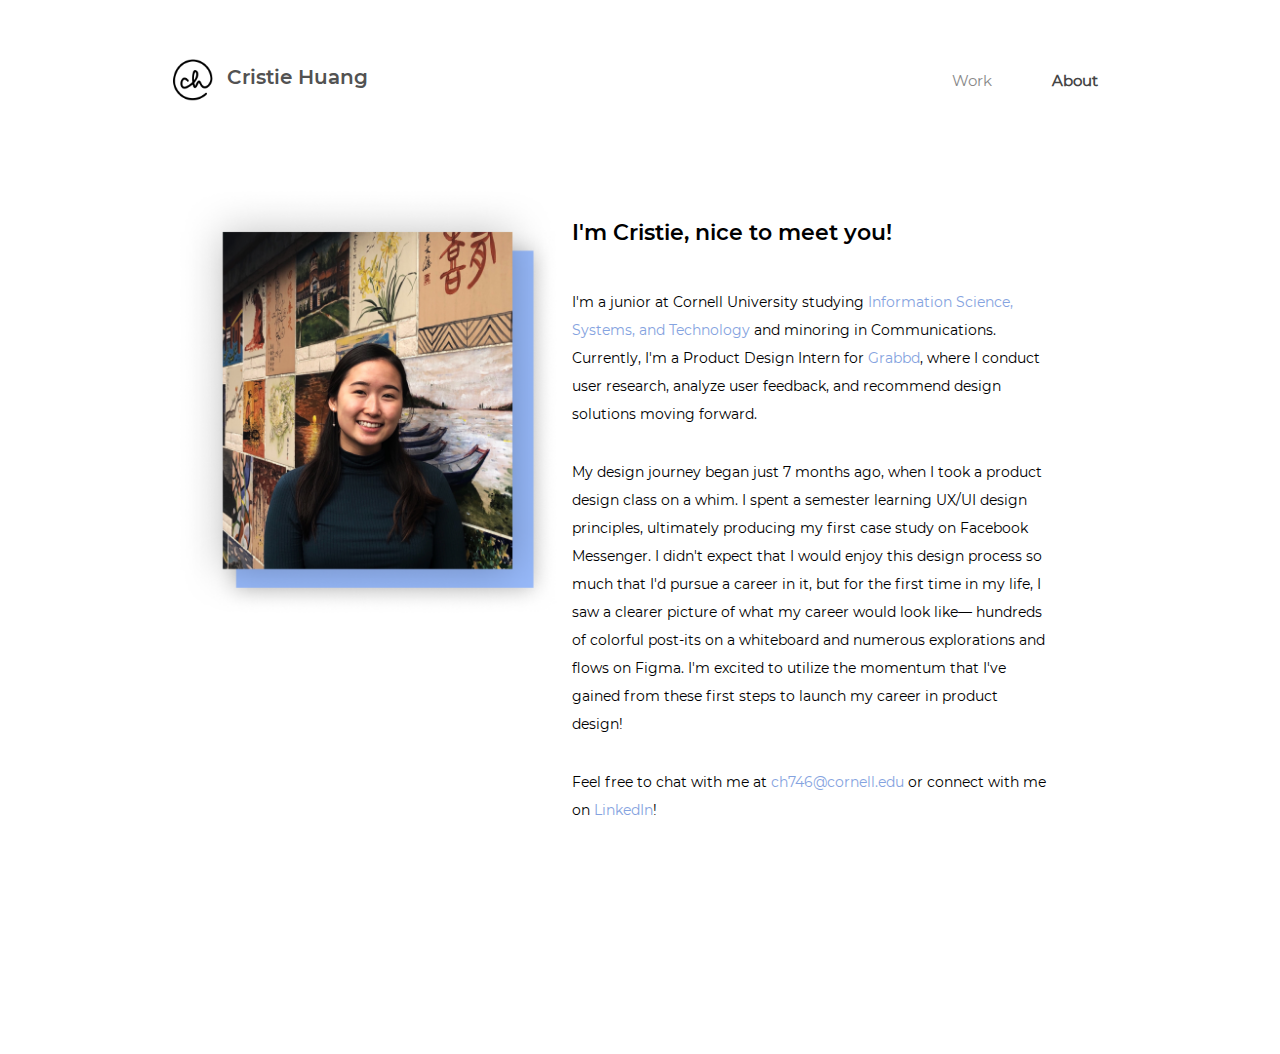
==== about.html @ ce29a980 "images" ====
<!DOCTYPE html>
<html>

<head>
    <title>Cristie Huang</title>
    <meta charset="UTF-8">
    <meta name="viewport" content="width=device-width, initial-scale=1">
    <link rel="stylesheet" type="text/css" href="styles/theme.css">

    <link rel="apple-touch-icon" sizes="180x180" href="favicon/apple-touch-icon.png">
    <link rel="icon" type="image/png" sizes="32x32" href="favicon/favicon-32x32.png">
    <link rel="icon" type="image/png" sizes="16x16" href="favicon/favicon-16x16.png">
    <link rel="manifest" href="favicon/site.webmanifest">
    <link rel="mask-icon" href="favicon/safari-pinned-tab.svg" color="#5bbad5">
    <meta name="msapplication-TileColor" content="#da532c">
    <meta name="theme-color" content="#ffffff">
</head>

<body>
    <div class="wrapper">
        <nav class="clearfix">
            <div class="name_header">
                <a href="index.html"><img class="logo" src="images/logo.png" alt="logo"></a>
                <a id="name" href="index.html">Cristie Huang</a>
            </div>
            <ul>
                <li><a href="index.html">Work</a></li>
                <li><a href="about.html" class="on-page">About</a></li>
            </ul>
        </nav>
        <div class="section">
            <a href="about.html"><img class="profile" src="images/website-pfp2.png" alt="profile"></a>
            <div class="bio">
                <header>
                    <h2>I'm Cristie, nice to meet you!</h2>
                </header>
                <div class="bio_section">
                    <p>I'm a junior at Cornell University studying <a href="https://infosci.cornell.edu/undergraduate/info-sci-majors/bs-information-science-systems-and-technology">Information Science, Systems, and Technology</a> and minoring in Communications.
                        Currently, I'm a Product Design Intern for <a href="http://grabbd.com/">Grabbd</a>, where I conduct user research, analyze user feedback, and recommend 
                        design solutions moving forward.
                    </p>
                    <p>My design journey began just 7 months ago, when I took a product design class on a whim. I spent a semester learning UX/UI design principles, ultimately producing my first case study on Facebook Messenger. I didn't expect that I would enjoy this 
                        design process so much that I'd pursue a career in it, but for the first time in my life, I saw a clearer picture of what my career would look like— hundreds of colorful post-its on a whiteboard and numerous 
                        explorations and flows on Figma. I'm excited to utilize the momentum that I've gained from these first steps to launch my career in product design!
                    </p>
                    <p id="connect">Feel free to chat with me at <a href = "mailto: ch746@cornell.edu">ch746@cornell.edu</a> or connect with me on <a href="https://www.linkedin.com/in/cristie-huang/">LinkedIn</a>! 
                    </p>
                </div>
            </div>
        </div>
    </div>

</body>

</html>
---- styles/theme.css ----
@charset "utf-8";

@font-face{
    font-family: montserrat-regular;
    src: url('/fonts/Montserrat-Regular.ttf');
}
@font-face{
    font-family: montserrat-semibold;
    src: url('/fonts/Montserrat-SemiBold.ttf');
}
@font-face{
    font-family: montserrat-bold;
    src: url('/fonts/Montserrat-Bold.ttf');
}
@font-face{
    font-family: montserrat-italic;
    src: url('/fonts/Montserrat-Italic.ttf');
}
@font-face{
    font-family: montserrat-medium;
    src: url('/fonts/Montserrat-Medium.ttf');
}
@font-face{
    font-family: montserrat-medium-italic;
    src: url('/fonts/Montserrat-MediumItalic.ttf');
}

@media only screen and (min-width: 500px) {
    .work {
        grid-template-columns: 1fr;
    }
}

@media only screen and (min-width: 850px) {
    .work {
        grid-template-columns: repeat(2,1fr);
    }
}
body{
    width: 100%;
    font-family: montserrat-regular;
    margin-bottom: 200px;
}
header{
    line-height: 50px;
    margin-bottom: 30px;
}
header p{
    line-height: 30px;
}
h1{
    font-family: montserrat-bold;
    letter-spacing: 1px;
    word-spacing: 2px;
}
h2{
    font-family: montserrat-semibold;
    font-size: 22px;
}
p{
    font-size: 16px;
}
ul{
    list-style: none;
}
a{
    text-decoration: none;
}
.wrapper{
    width: 75%;
    margin-top:50px;
    margin-left:auto;
    margin-right: auto;
}
.bio{
    display: inline-block;
    width: 50%;
    line-height: 28px;
}
#clearfix::after{
    content: "";
    clear: both;
    display: table;
}
nav{
    display: flex;
    justify-content: flex-end;
    align-items: center;
    height: 60px;
}
nav a img{
    vertical-align: middle;
}

nav ul{
    display: flex;
}
nav ul li a{
    margin: 30px;
    color: #888888;
    font-size: 15px;
}
nav ul li a:hover{
    color: #85a3e0;
}
nav ul li a.on-page
{
  color: #444444;
  font-weight: 600;
}
nav ul li a.on-page:hover{
  color: #85a3e0;
  font-weight: 600;
}
.bio_section a{
    color: #85a3e0;
}
.bio_section p{
    font-size: 14px;
    margin-bottom: 30px;
}
.paragraph a{
    color: #85a3e0;
    font-family: montserrat-medium;
    text-decoration: underline;
}
.details-content a{
    color: #85a3e0;
}
.work{
    margin: 0 auto;
    display: grid;
    grid-template-columns: repeat(2,1fr);
    grid-template-rows: auto;
    grid-gap: 20px;
}
.work p{
    font-size: 14px;
    margin-bottom: 30px;
}
.work #connect{
    font-family: montserrat-semibold;
}
.work a {
    color: #85a3e0;
}
.work a:hover {
    color: #85a3e0;
    font-weight: 600;
}
.logo{
    width: 50px;
    height: auto;
    margin-right: 5px;
}
.profile{
    width: 400px;
    height: auto;
    vertical-align: top;
}
.section{
    margin-top: 80px;
}
.name_header{
    margin-right:auto;
}
#emph-name{
    color: #7C9DE0;
}
#emph{
    color: #85a3e0;
}
#name{
    font-size: 20px;
    font-family: montserrat-semibold;
    color: #525252; 
}


/* case studies on work page */

.work_cont {
    position: relative;
    width: auto;
}
  
.work_pic {
    opacity: 1;
    display: block;
    width: 100%;
    height: auto;
    transition: .5s ease;
    backface-visibility: hidden;
    border-radius: 15px;
}

.work_title {
    transition: .5s ease;
    opacity: 0;
    position: absolute;
    top: 50%;
    left: 50%;
    transform: translate(-50%, -50%);
    -ms-transform: translate(-50%, -50%);
    text-align: center;
}

.work_cont:hover .work_pic {
    opacity: 0.3;
}

.work_cont:hover .work_title {
    opacity: 1;
}

.text {
    font-family: montserrat-semibold;
    color: black;
    font-size: 16px;
    padding: 16px 32px;
    line-height: 25px;
}

/* case study page */
#case-title{
    margin: 10px 0;
}
.sub-section{
    margin-top: 80px;
}
.group{
    margin: 10px 0;
    font-family: montserrat-regular;
    line-height: 25px;
    margin: 25px 0;
}
.subtitle{
    font-family: montserrat-regular;
    color: #808080;
    margin-top: 0px;
}
.pic-text{
    font-family: montserrat-regular;
    font-size: 12px;
    color: #808080;
    margin-top: 0px;
    text-align: center;
}
.sub-section .smaller-gif{
    width: 80%;
    display: block;
    height: auto;
    margin-left: auto;
    margin-right: auto;
}
.sub-section .pic-text{
    margin-top: 10px;
    margin-bottom: 50px;
}
.case_pic{
    object-fit: cover;
    width: 100%;
    height: 500px;
    padding-top: 20px;
    padding-bottom: 30px;
}
.type{
    color: red;
}
.input{
    color: black;
}
.side-section{
    width: 18%;
    padding: 0px 30px 0 0;
    float: left;
}
.main-section{
    width: 60%;
    padding: 0 20px 0 0;
    float: left;
    /* border-style: solid; */
}
.section-label{
    font-family: montserrat-semibold;
    font-size: 16px;
    letter-spacing: 4px;
    color: #BDBDBD;
}
.section-content{
    line-height: 25px;
    color: #2C2C2C;
}
.details-container{
    display: grid;
    grid-column-gap: 20px;
    grid-row-gap: 0px;
    grid-template-columns: 1fr 1fr;
}
.details-item{
    font-size: 16px;
    text-align: left;
}
.details-label{
    font-family: montserrat-semibold;
    font-size: 16px;
    letter-spacing: 4px;
    color: #BDBDBD;
    margin: 15px 0px 0px 0px;
}
.details-content{
    margin-top: 8px;
}
hr{
    border: 1px solid #DBDBDB;
    border-radius: 25px;
    margin-top: 50px;
    margin-bottom: 50px;
}
h3{
    font-family: montserrat-semibold;
    font-size: 24px;
    margin-top: 12px;
}
.paragraph{
    line-height: 25px;
    margin: 25px 0;
}
ol{
    line-height: 30px;
    display: block;
    margin: 25px 0;
}
li .img-left{
    width: 100%;
    margin-top: 20px;
}
li .img-right{
    float: right;
    width: 100%;
    margin-top: 20px;
}
.emphasis-text{
    font-family:montserrat-italic;
    font-size: 24px;
    line-height: 34px;
}
.main-section img{
    width: 100%;
}
.emph-word{
    font-family: montserrat-semibold;
    display: inline;
}
img.large-pic{
    width: 1000px;
    background-position: center;
    padding-top: 20px;
  
}
.prototype .gif{
    width: 32%;
    padding-right: 10px;
}
.prototype .gif:nth-child(2) {
    padding-right: 15px;
  }
.prototype{
    display:inline-flex;
}
.quote{
    font-family: montserrat-medium-italic;
    color: #8FACE2;
    font-size: 18px;
    padding: 8px 0px;
    text-align: left;
}
.quote-right{
    font-family: montserrat-medium-italic;
    color: #8FACE2;
    font-size: 18px;
    padding: 8px 0px;
    text-align: right;
}
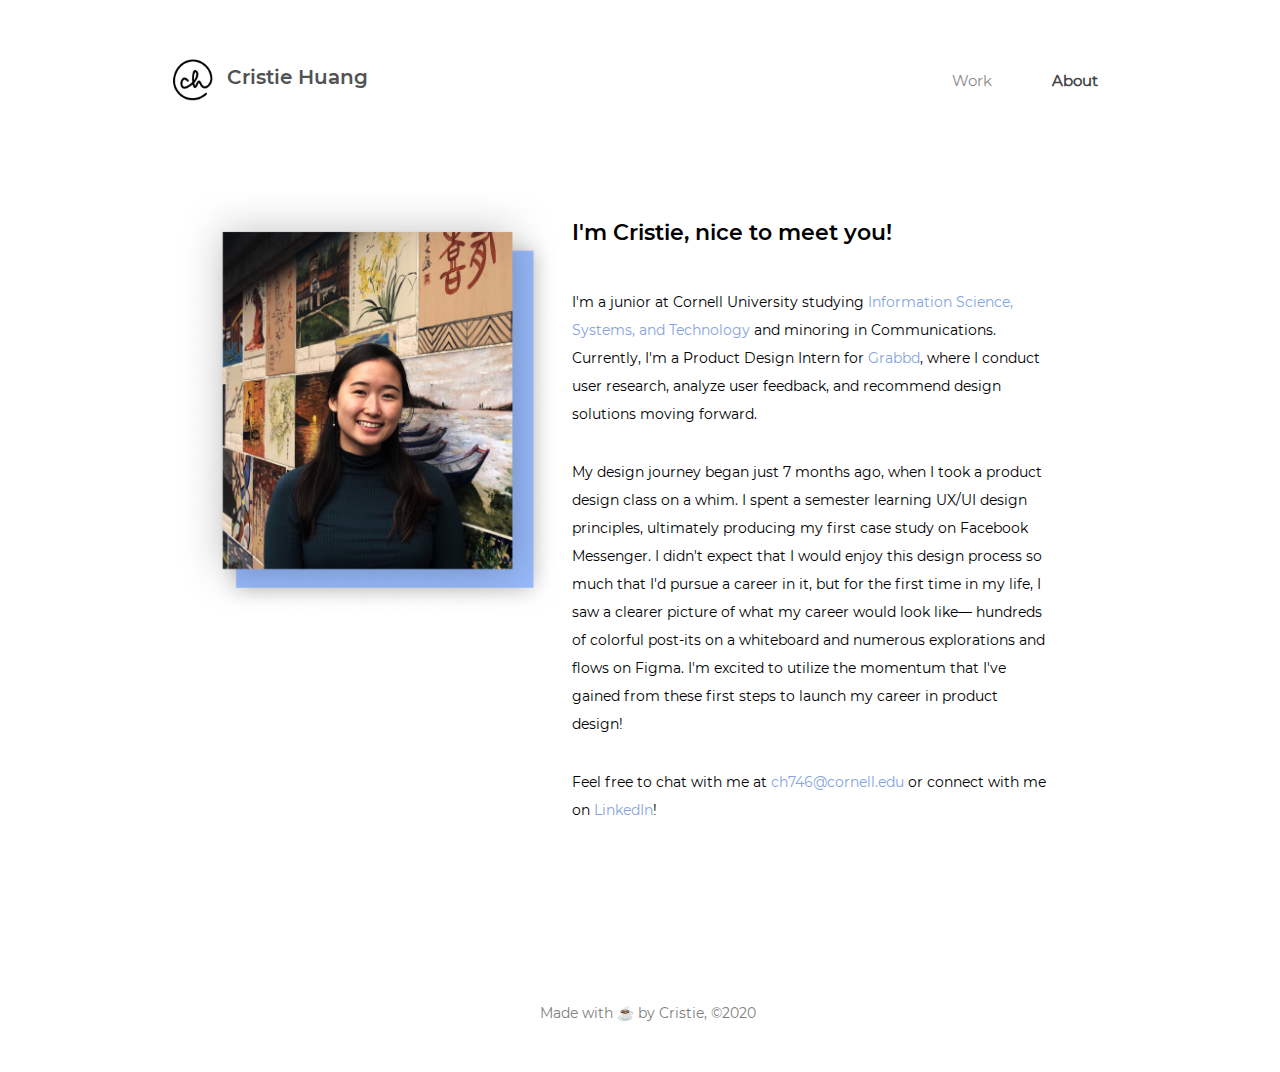
==== commit b2240f29: "bug fixes" ====
--- a/about.html
+++ b/about.html
@@ -1,5 +1,5 @@
 <!DOCTYPE html>
-<html>
+<html lang="en">
 
 <head>
     <title>Cristie Huang</title>
@@ -35,21 +35,33 @@
                     <h2>I'm Cristie, nice to meet you!</h2>
                 </header>
                 <div class="bio_section">
-                    <p>I'm a junior at Cornell University studying <a href="https://infosci.cornell.edu/undergraduate/info-sci-majors/bs-information-science-systems-and-technology">Information Science, Systems, and Technology</a> and minoring in Communications.
-                        Currently, I'm a Product Design Intern for <a href="http://grabbd.com/">Grabbd</a>, where I conduct user research, analyze user feedback, and recommend 
+                    <p>I'm a junior at Cornell University studying <a
+                            href="https://infosci.cornell.edu/undergraduate/info-sci-majors/bs-information-science-systems-and-technology">Information
+                            Science, Systems, and Technology</a> and minoring in Communications.
+                        Currently, I'm a Product Design Intern for <a href="http://grabbd.com/">Grabbd</a>, where I
+                        conduct user research, analyze user feedback, and recommend
                         design solutions moving forward.
                     </p>
-                    <p>My design journey began just 7 months ago, when I took a product design class on a whim. I spent a semester learning UX/UI design principles, ultimately producing my first case study on Facebook Messenger. I didn't expect that I would enjoy this 
-                        design process so much that I'd pursue a career in it, but for the first time in my life, I saw a clearer picture of what my career would look like— hundreds of colorful post-its on a whiteboard and numerous 
-                        explorations and flows on Figma. I'm excited to utilize the momentum that I've gained from these first steps to launch my career in product design!
+                    <p>My design journey began just 7 months ago, when I took a product design class on a whim. I spent
+                        a semester learning UX/UI design principles, ultimately producing my first case study on
+                        Facebook Messenger. I didn't expect that I would enjoy this
+                        design process so much that I'd pursue a career in it, but for the first time in my life, I saw
+                        a clearer picture of what my career would look like— hundreds of colorful post-its on a
+                        whiteboard and numerous
+                        explorations and flows on Figma. I'm excited to utilize the momentum that I've gained from these
+                        first steps to launch my career in product design!
                     </p>
-                    <p id="connect">Feel free to chat with me at <a href = "mailto: ch746@cornell.edu">ch746@cornell.edu</a> or connect with me on <a href="https://www.linkedin.com/in/cristie-huang/">LinkedIn</a>! 
+                    <p id="connect">Feel free to chat with me at <a
+                            href="mailto:ch746@cornell.edu">ch746@cornell.edu</a> or connect with me on <a
+                            href="https://www.linkedin.com/in/cristie-huang/">LinkedIn</a>!
                     </p>
                 </div>
             </div>
         </div>
     </div>
-
+    <footer>
+        Made with ☕ by Cristie, ©2020
+    </footer>
 </body>
 
 </html>--- a/styles/theme.css
+++ b/styles/theme.css
@@ -39,8 +39,17 @@
 body{
     width: 100%;
     font-family: montserrat-regular;
-    margin-bottom: 200px;
-}
+    margin-bottom: 50px;
+}
+footer {
+    text-align: center;
+    padding-top: 150px;
+    color: gray;
+    width: 75%;
+    margin-left:auto;
+    margin-right: auto;
+    font-size: 14px;
+  }
 header{
     line-height: 50px;
     margin-bottom: 30px;
@@ -91,7 +100,9 @@
 nav a img{
     vertical-align: middle;
 }
-
+.emph-phrase{
+    color: #7C9DE0;
+}
 nav ul{
     display: flex;
 }
@@ -353,10 +364,13 @@
     display: inline;
 }
 img.large-pic{
-    width: 1000px;
+    width: 100%;
+    height: auto;
     background-position: center;
     padding-top: 20px;
-  
+}
+.italic{
+    font-family: montserrat-italic;
 }
 .prototype .gif{
     width: 32%;
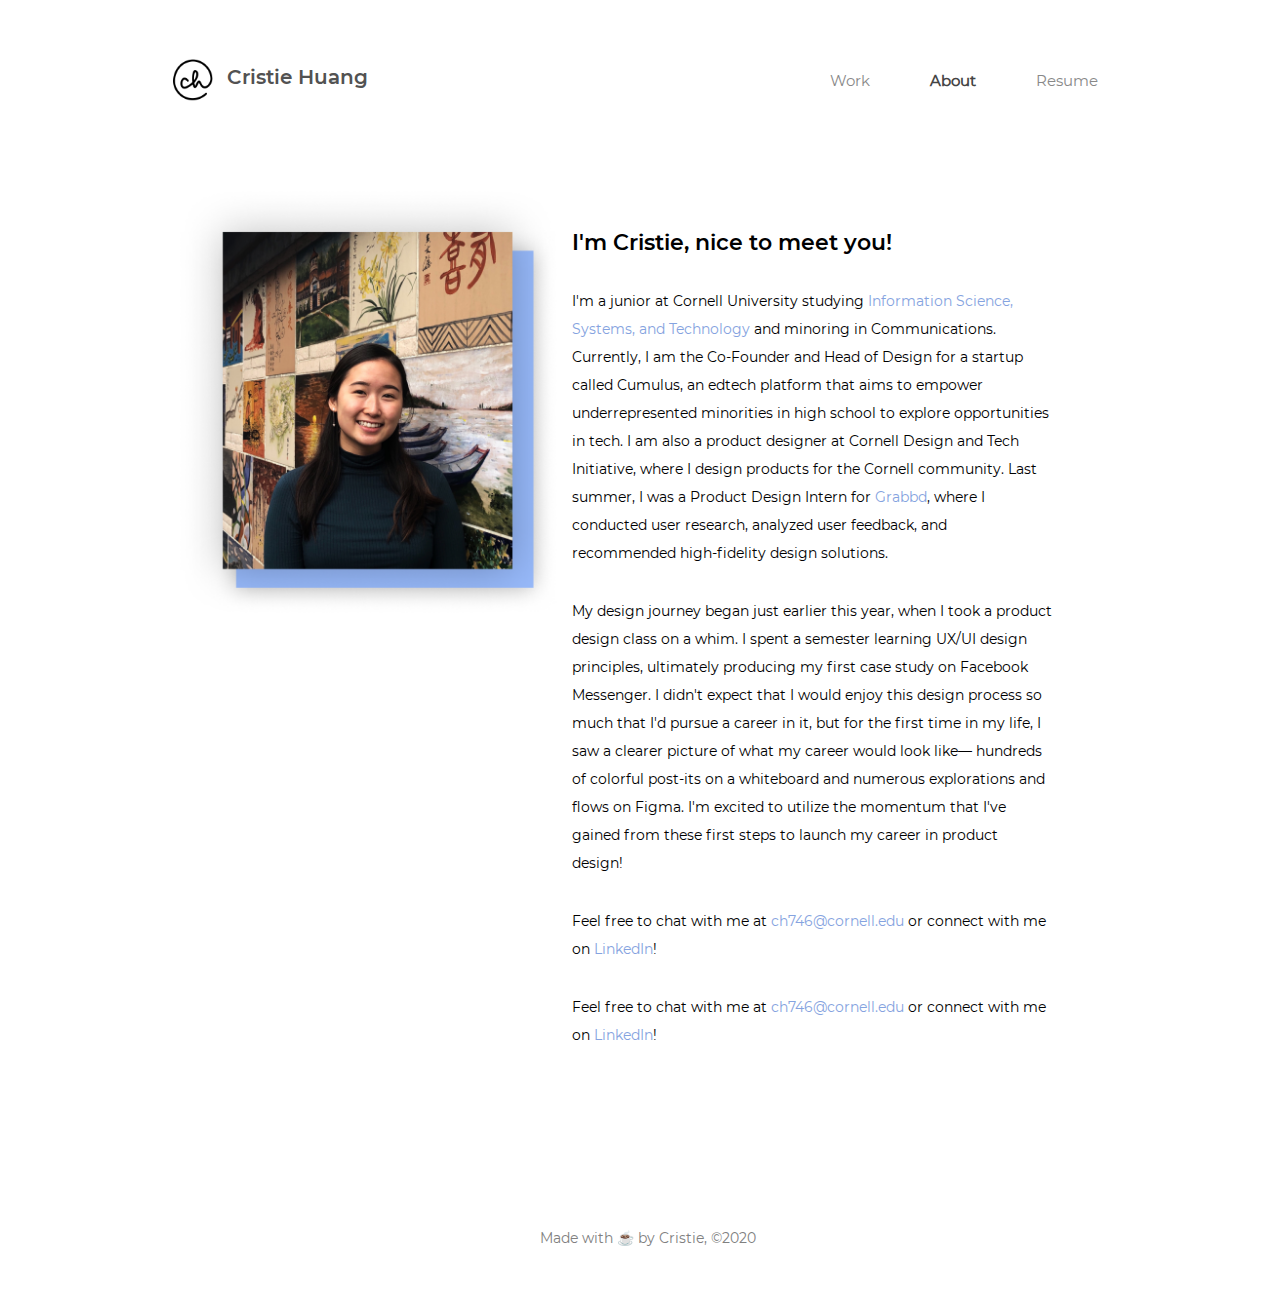
==== commit 64036cad: "added resume" ====
--- a/about.html
+++ b/about.html
@@ -26,23 +26,28 @@
             <ul>
                 <li><a href="index.html">Work</a></li>
                 <li><a href="about.html" class="on-page">About</a></li>
+                <li><a href="https://drive.google.com/file/d/1ijqiT5vfTKhldbUFWFBv9jOnUONhXlNE/view?usp=sharing" target="_blank" rel="noopener noreferrer">Resume</a></li>
             </ul>
         </nav>
         <div class="section">
             <a href="about.html"><img class="profile" src="images/website-pfp2.png" alt="profile"></a>
             <div class="bio">
                 <header>
-                    <h2>I'm Cristie, nice to meet you!</h2>
+                    <!-- <h2>I'm Cristie, nice to meet you!</h2> -->
                 </header>
                 <div class="bio_section">
+                    <h2>I'm Cristie, nice to meet you!</h2>
                     <p>I'm a junior at Cornell University studying <a
                             href="https://infosci.cornell.edu/undergraduate/info-sci-majors/bs-information-science-systems-and-technology">Information
                             Science, Systems, and Technology</a> and minoring in Communications.
-                        Currently, I'm a Product Design Intern for <a href="http://grabbd.com/">Grabbd</a>, where I
-                        conduct user research, analyze user feedback, and recommend
-                        design solutions moving forward.
+                        Currently, I am the Co-Founder and Head of Design for a startup called Cumulus, an edtech platform that aims to 
+                        empower underrepresented minorities in high school to explore opportunities in tech. I am also a product designer at Cornell 
+                        Design and Tech Initiative, where I design products for the Cornell community. 
+                        Last summer, I was a Product Design Intern for <a href="http://grabbd.com/">Grabbd</a>, where I
+                        conducted user research, analyzed user feedback, and recommended
+                        high-fidelity design solutions. 
                     </p>
-                    <p>My design journey began just 7 months ago, when I took a product design class on a whim. I spent
+                    <p>My design journey began just earlier this year, when I took a product design class on a whim. I spent
                         a semester learning UX/UI design principles, ultimately producing my first case study on
                         Facebook Messenger. I didn't expect that I would enjoy this
                         design process so much that I'd pursue a career in it, but for the first time in my life, I saw
@@ -52,6 +57,10 @@
                         first steps to launch my career in product design!
                     </p>
                     <p id="connect">Feel free to chat with me at <a
+                            href="mailto:ch746@cornell.edu">ch746@cornell.edu</a> or connect with me on <a
+                            href="https://www.linkedin.com/in/cristie-huang/">LinkedIn</a>!
+                    </p>
+                    <p>Feel free to chat with me at <a
                             href="mailto:ch746@cornell.edu">ch746@cornell.edu</a> or connect with me on <a
                             href="https://www.linkedin.com/in/cristie-huang/">LinkedIn</a>!
                     </p>
--- a/styles/theme.css
+++ b/styles/theme.css
@@ -23,6 +23,10 @@
 @font-face{
     font-family: montserrat-medium-italic;
     src: url('/fonts/Montserrat-MediumItalic.ttf');
+}
+@font-face{
+    font-family: montserrat-light;
+    src: url('/fonts/Montserrat-Light.ttf');
 }
 
 @media only screen and (min-width: 500px) {
@@ -53,9 +57,17 @@
 header{
     line-height: 50px;
     margin-bottom: 30px;
+    display: inline-flex;
 }
 header p{
     line-height: 30px;
+}
+.portrait{
+    height: 340px;
+    display: inline-flex;
+}
+.header-text{
+    padding-left: 40px;
 }
 h1{
     font-family: montserrat-bold;
@@ -65,6 +77,8 @@
 h2{
     font-family: montserrat-semibold;
     font-size: 22px;
+    margin-top: 0px;
+    margin-bottom: 30px;
 }
 p{
     font-size: 16px;
@@ -141,7 +155,7 @@
 .work{
     margin: 0 auto;
     display: grid;
-    grid-template-columns: repeat(2,1fr);
+    grid-template-columns: repeat(3,1fr);
     grid-template-rows: auto;
     grid-gap: 20px;
 }
@@ -217,7 +231,7 @@
 }
 
 .work_cont:hover .work_pic {
-    opacity: 0.3;
+    opacity: 0.2;
 }
 
 .work_cont:hover .work_title {
@@ -231,6 +245,12 @@
     padding: 16px 32px;
     line-height: 25px;
 }
+.work-desc{
+    font-family: montserrat-light;
+    line-height: 25px;
+    color: black;
+}
+
 
 /* case study page */
 #case-title{
@@ -362,6 +382,16 @@
 .emph-word{
     font-family: montserrat-semibold;
     display: inline;
+}
+.grabbd-emph-word{
+    font-family: montserrat-semibold;
+    display: inline;
+    color: #ea9999;
+}
+.grabbd-emph-text{
+    font-family: montserrat-semibold;
+    display: inline;
+    color: #61D0C1;
 }
 img.large-pic{
     width: 100%;
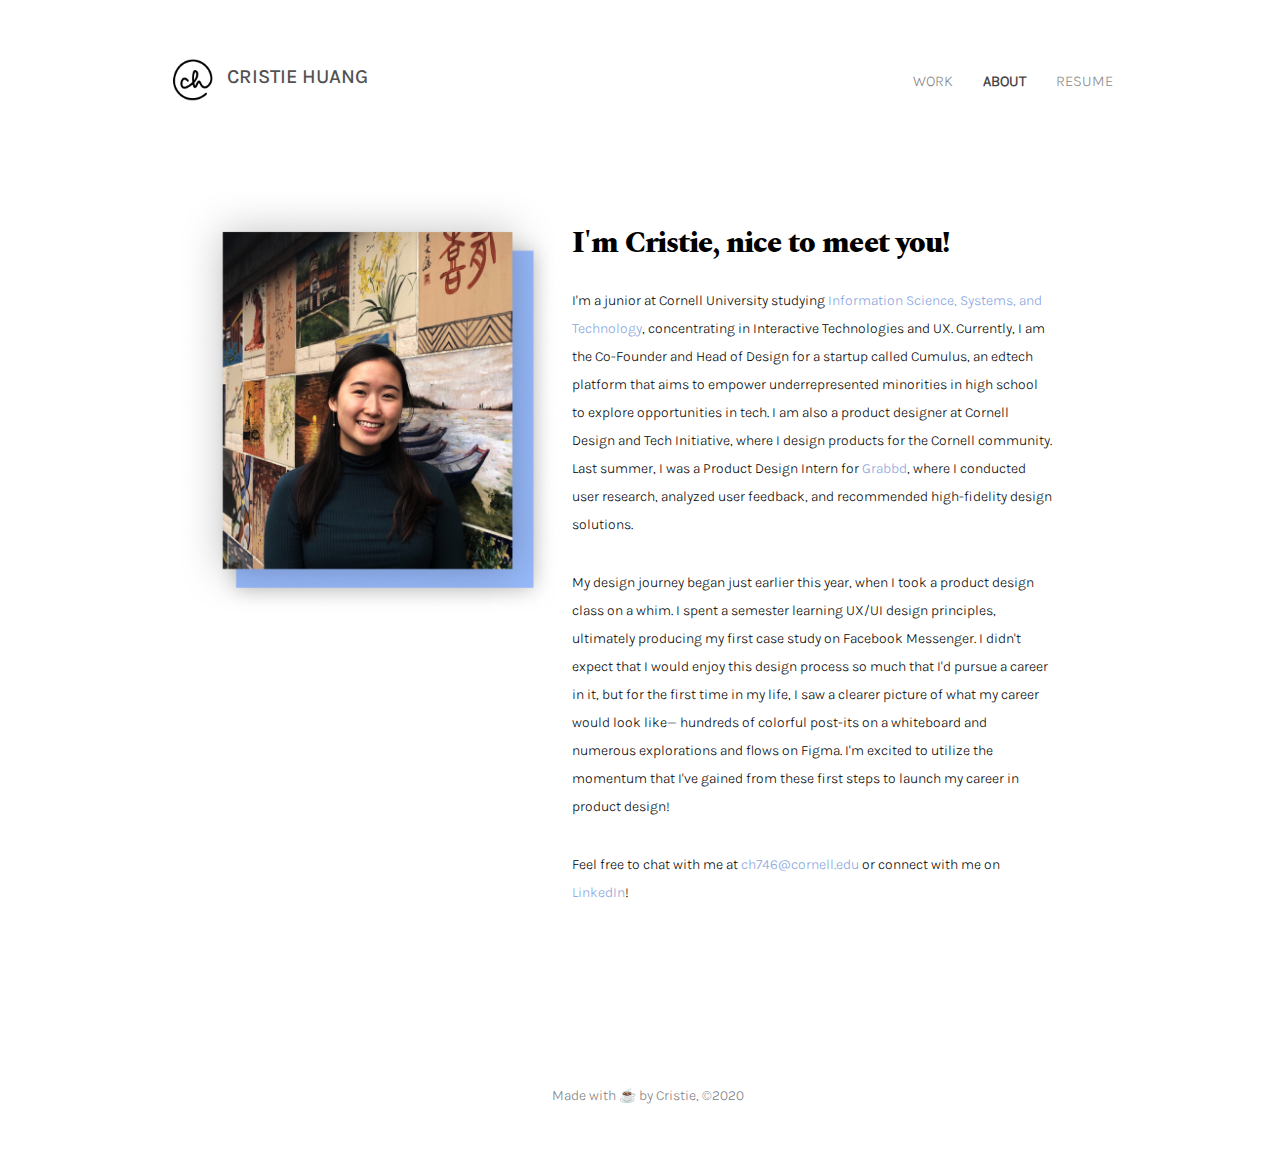
==== commit 961c450a: "redesign" ====
--- a/about.html
+++ b/about.html
@@ -39,7 +39,7 @@
                     <h2>I'm Cristie, nice to meet you!</h2>
                     <p>I'm a junior at Cornell University studying <a
                             href="https://infosci.cornell.edu/undergraduate/info-sci-majors/bs-information-science-systems-and-technology">Information
-                            Science, Systems, and Technology</a> and minoring in Communications.
+                            Science, Systems, and Technology</a>, concentrating in Interactive Technologies and UX.
                         Currently, I am the Co-Founder and Head of Design for a startup called Cumulus, an edtech platform that aims to 
                         empower underrepresented minorities in high school to explore opportunities in tech. I am also a product designer at Cornell 
                         Design and Tech Initiative, where I design products for the Cornell community. 
@@ -60,10 +60,6 @@
                             href="mailto:ch746@cornell.edu">ch746@cornell.edu</a> or connect with me on <a
                             href="https://www.linkedin.com/in/cristie-huang/">LinkedIn</a>!
                     </p>
-                    <p>Feel free to chat with me at <a
-                            href="mailto:ch746@cornell.edu">ch746@cornell.edu</a> or connect with me on <a
-                            href="https://www.linkedin.com/in/cristie-huang/">LinkedIn</a>!
-                    </p>
                 </div>
             </div>
         </div>
--- a/styles/theme.css
+++ b/styles/theme.css
@@ -1,5 +1,33 @@
 @charset "utf-8";
 
+@font-face{
+    font-family: karla-regular;
+    src: url('/fonts/Karla-Regular.ttf');
+}
+@font-face{
+    font-family: karla-light;
+    src: url('/fonts/Karla-Light.ttf');
+}
+@font-face{
+    font-family: karla-semibold;
+    src: url('/fonts/Karla-SemiBold.ttf');
+}
+@font-face{
+    font-family: karla-bold;
+    src: url('/fonts/Karla-Bold.ttf');
+}
+@font-face{
+    font-family: karla-medium;
+    src: url('/fonts/Karla-Medium.ttf');
+}
+@font-face{
+    font-family: karla-italic;
+    src: url('/fonts/Karla-Italic.ttf');
+}
+@font-face{
+    font-family: karla-medium-italic;
+    src: url('/fonts/Karla-MediumItalic.ttf');
+}
 @font-face{
     font-family: montserrat-regular;
     src: url('/fonts/Montserrat-Regular.ttf');
@@ -27,6 +55,14 @@
 @font-face{
     font-family: montserrat-light;
     src: url('/fonts/Montserrat-Light.ttf');
+}
+@font-face{
+    font-family: spectral-extrabold;
+    src: url('/fonts/Spectral-ExtraBold.ttf');
+}
+@font-face{
+    font-family: merriweather-black;
+    src: url('/fonts/Merriweather-Black.ttf');
 }
 
 @media only screen and (min-width: 500px) {
@@ -42,7 +78,7 @@
 }
 body{
     width: 100%;
-    font-family: montserrat-regular;
+    font-family: karla-light;
     margin-bottom: 50px;
 }
 footer {
@@ -63,25 +99,34 @@
     line-height: 30px;
 }
 .portrait{
-    height: 340px;
+    height: 440px;
     display: inline-flex;
 }
 .header-text{
     padding-left: 40px;
 }
 h1{
-    font-family: montserrat-bold;
-    letter-spacing: 1px;
-    word-spacing: 2px;
+    font-family: spectral-extrabold;
+    font-size: 55px;
+    letter-spacing: -1px;
+    margin-top: 20px;
+    color: #232323;
 }
 h2{
-    font-family: montserrat-semibold;
-    font-size: 22px;
+    font-family: spectral-extrabold;
+    letter-spacing:-1px;
+    font-size: 30px;
     margin-top: 0px;
     margin-bottom: 30px;
 }
+p#pre-h1{
+    margin-bottom: 0px;
+    font-size: 20px;
+    font-family: karla-semibold;
+    color: #B7B7B7;
+}
 p{
-    font-size: 16px;
+    font-size: 18px;
 }
 ul{
     list-style: none;
@@ -121,9 +166,10 @@
     display: flex;
 }
 nav ul li a{
-    margin: 30px;
+    margin: 15px;
     color: #888888;
     font-size: 15px;
+    text-transform: uppercase;
 }
 nav ul li a:hover{
     color: #85a3e0;
@@ -146,7 +192,7 @@
 }
 .paragraph a{
     color: #85a3e0;
-    font-family: montserrat-medium;
+    font-family: karla-medium;
     text-decoration: underline;
 }
 .details-content a{
@@ -197,8 +243,9 @@
 }
 #name{
     font-size: 20px;
-    font-family: montserrat-semibold;
+    font-family: karla-medium;
     color: #525252; 
+    text-transform: uppercase;
 }
 
 
@@ -239,14 +286,15 @@
 }
 
 .text {
-    font-family: montserrat-semibold;
+    font-family: karla-semibold;
     color: black;
-    font-size: 16px;
+    font-size: 18px;
     padding: 16px 32px;
     line-height: 25px;
 }
 .work-desc{
-    font-family: montserrat-light;
+    font-family: karla-light;
+    font-size: 18px;
     line-height: 25px;
     color: black;
 }
@@ -254,27 +302,36 @@
 
 /* case study page */
 #case-title{
-    margin: 10px 0;
+    font-size: 40px;
+    margin: 20px 0;
 }
 .sub-section{
     margin-top: 80px;
 }
 .group{
     margin: 10px 0;
-    font-family: montserrat-regular;
+    font-family: karla-regular;
     line-height: 25px;
     margin: 25px 0;
 }
 .subtitle{
-    font-family: montserrat-regular;
+    font-family: karla-regular;
     color: #808080;
     margin-top: 0px;
 }
 .pic-text{
-    font-family: montserrat-regular;
-    font-size: 12px;
+    font-family: karla-regular;
+    font-size: 14px;
     color: #808080;
     margin-top: 0px;
+    text-align: center;
+}
+.pic-text-cumulus{
+    font-family: karla-regular;
+    font-size: 14px;
+    color: #808080;
+    margin-top: 10px;
+    margin-bottom: 100px;
     text-align: center;
 }
 .sub-section .smaller-gif{
@@ -313,14 +370,16 @@
     /* border-style: solid; */
 }
 .section-label{
-    font-family: montserrat-semibold;
-    font-size: 16px;
+    font-family: karla-bold;
+    font-size: 18px;
     letter-spacing: 4px;
-    color: #BDBDBD;
+    color: #85a3e0;
 }
 .section-content{
     line-height: 25px;
     color: #2C2C2C;
+    font-size: 18px;
+    font-family: karla-light;
 }
 .details-container{
     display: grid;
@@ -329,11 +388,11 @@
     grid-template-columns: 1fr 1fr;
 }
 .details-item{
-    font-size: 16px;
+    font-size: 18px;
     text-align: left;
 }
 .details-label{
-    font-family: montserrat-semibold;
+    font-family: karla-semibold;
     font-size: 16px;
     letter-spacing: 4px;
     color: #BDBDBD;
@@ -341,6 +400,8 @@
 }
 .details-content{
     margin-top: 8px;
+    font-size: 18px;
+    font-family: karla-light;
 }
 hr{
     border: 1px solid #DBDBDB;
@@ -349,18 +410,29 @@
     margin-bottom: 50px;
 }
 h3{
-    font-family: montserrat-semibold;
-    font-size: 24px;
-    margin-top: 12px;
+    font-family: karla-semibold;
+    font-size: 30px;
+    margin-top: 16px;
 }
 .paragraph{
     line-height: 25px;
-    margin: 25px 0;
+    margin-top: 40px;
+    font-size: 18px;
+    font-family: karla-light;
+}
+.paragraph img{
+    margin-bottom: 20px;
+    margin-top: 30px;
 }
 ol{
     line-height: 30px;
+    font-family: karla-light;
+    font-size: 18px;
     display: block;
-    margin: 25px 0;
+    margin-bottom: 25px;
+}
+.grabbd{
+    margin-bottom: 25px;
 }
 li .img-left{
     width: 100%;
@@ -372,26 +444,30 @@
     margin-top: 20px;
 }
 .emphasis-text{
-    font-family:montserrat-italic;
-    font-size: 24px;
-    line-height: 34px;
+    font-family:karla-italic;
+    font-size: 28px;
+    margin: 40px 0px;
+    line-height: 38px;
 }
 .main-section img{
     width: 100%;
 }
 .emph-word{
-    font-family: montserrat-semibold;
+    font-family: karla-semibold;
     display: inline;
 }
 .grabbd-emph-word{
-    font-family: montserrat-semibold;
+    font-family: karla-semibold;
     display: inline;
     color: #ea9999;
 }
 .grabbd-emph-text{
-    font-family: montserrat-semibold;
+    font-family: karla-semibold;
     display: inline;
     color: #61D0C1;
+}
+.chat{
+    line-height: 25px;
 }
 img.large-pic{
     width: 100%;
@@ -400,29 +476,30 @@
     padding-top: 20px;
 }
 .italic{
-    font-family: montserrat-italic;
+    font-family: karla-italic;
 }
 .prototype .gif{
-    width: 32%;
-    padding-right: 10px;
-}
-.prototype .gif:nth-child(2) {
-    padding-right: 15px;
-  }
+    width: 50%;
+    float: center;
+}
 .prototype{
-    display:inline-flex;
+    display: flex;
+    align-items: center;
+    flex-direction: column;
+    justify-content: center;
+    background-position: center;
 }
 .quote{
-    font-family: montserrat-medium-italic;
+    font-family: karla-medium-italic;
     color: #8FACE2;
-    font-size: 18px;
+    font-size: 20px;
     padding: 8px 0px;
     text-align: left;
 }
 .quote-right{
-    font-family: montserrat-medium-italic;
+    font-family: karla-medium-italic;
     color: #8FACE2;
-    font-size: 18px;
+    font-size: 20px;
     padding: 8px 0px;
     text-align: right;
 }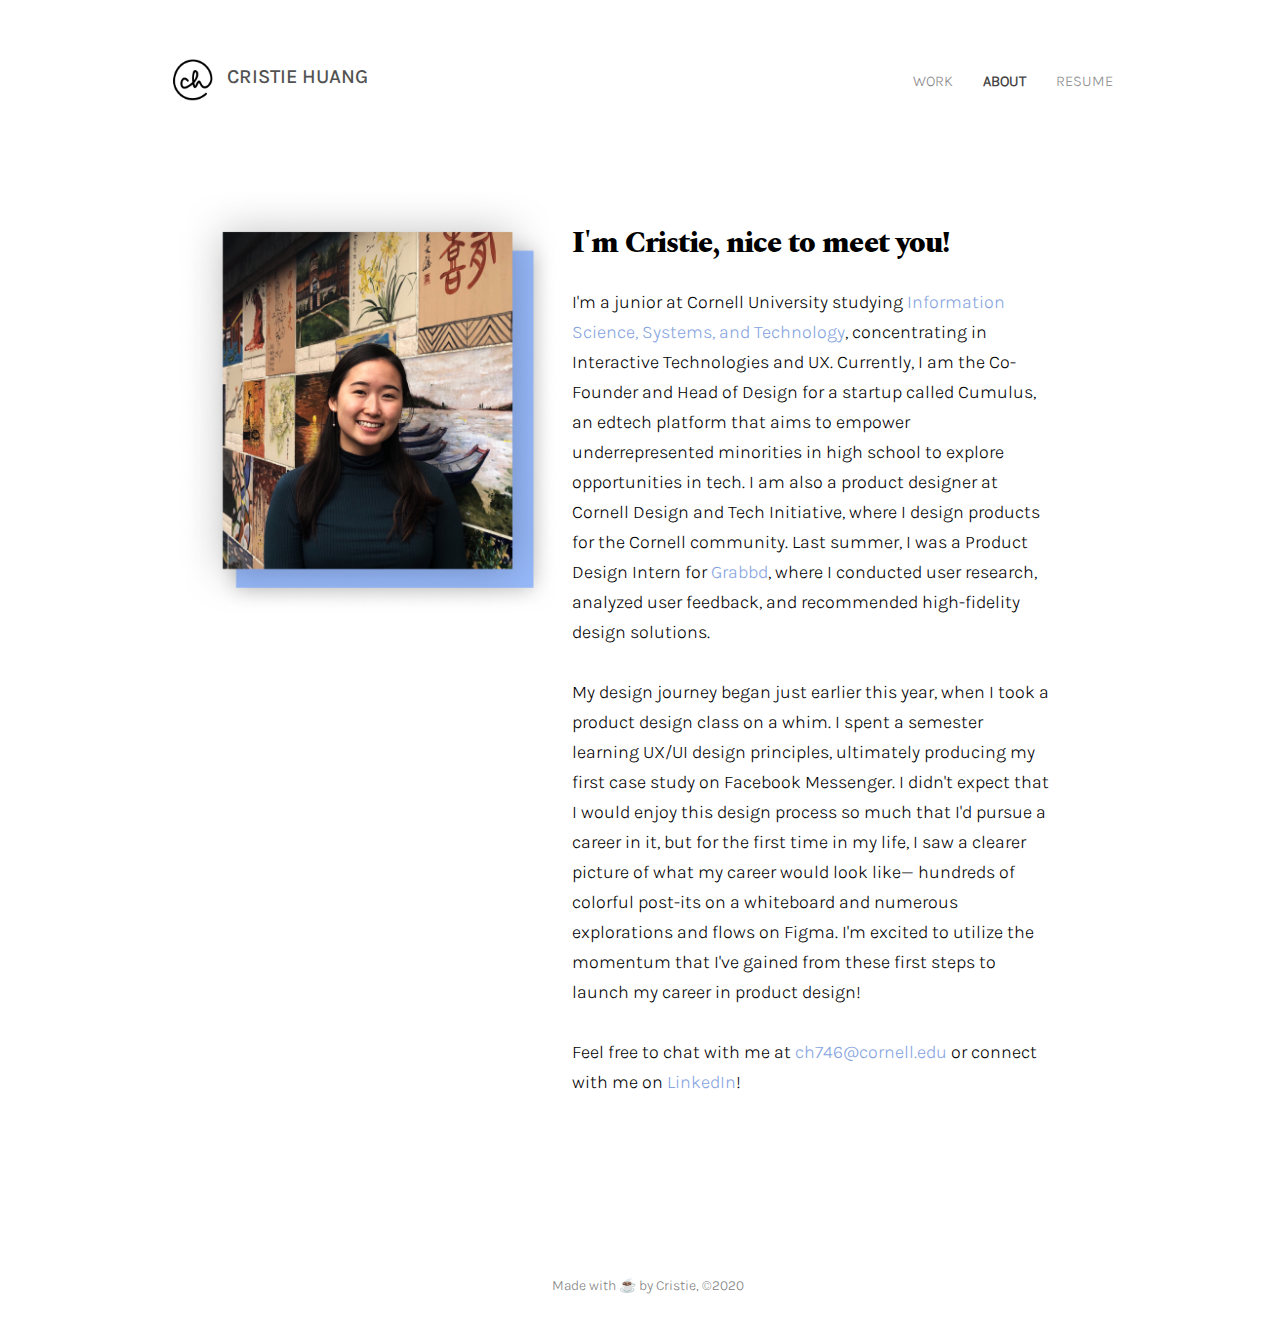
==== commit 26331cf0: "edited spacing and transition" ====
--- a/about.html
+++ b/about.html
@@ -26,40 +26,49 @@
             <ul>
                 <li><a href="index.html">Work</a></li>
                 <li><a href="about.html" class="on-page">About</a></li>
-                <li><a href="https://drive.google.com/file/d/1ijqiT5vfTKhldbUFWFBv9jOnUONhXlNE/view?usp=sharing" target="_blank" rel="noopener noreferrer">Resume</a></li>
+                <li><a href="https://drive.google.com/file/d/1ijqiT5vfTKhldbUFWFBv9jOnUONhXlNE/view?usp=sharing"
+                        target="_blank" rel="noopener noreferrer">Resume</a></li>
             </ul>
         </nav>
-        <div class="section">
-            <a href="about.html"><img class="profile" src="images/website-pfp2.png" alt="profile"></a>
-            <div class="bio">
-                <header>
-                    <!-- <h2>I'm Cristie, nice to meet you!</h2> -->
-                </header>
-                <div class="bio_section">
-                    <h2>I'm Cristie, nice to meet you!</h2>
-                    <p>I'm a junior at Cornell University studying <a
-                            href="https://infosci.cornell.edu/undergraduate/info-sci-majors/bs-information-science-systems-and-technology">Information
-                            Science, Systems, and Technology</a>, concentrating in Interactive Technologies and UX.
-                        Currently, I am the Co-Founder and Head of Design for a startup called Cumulus, an edtech platform that aims to 
-                        empower underrepresented minorities in high school to explore opportunities in tech. I am also a product designer at Cornell 
-                        Design and Tech Initiative, where I design products for the Cornell community. 
-                        Last summer, I was a Product Design Intern for <a href="http://grabbd.com/">Grabbd</a>, where I
-                        conducted user research, analyzed user feedback, and recommended
-                        high-fidelity design solutions. 
-                    </p>
-                    <p>My design journey began just earlier this year, when I took a product design class on a whim. I spent
-                        a semester learning UX/UI design principles, ultimately producing my first case study on
-                        Facebook Messenger. I didn't expect that I would enjoy this
-                        design process so much that I'd pursue a career in it, but for the first time in my life, I saw
-                        a clearer picture of what my career would look like— hundreds of colorful post-its on a
-                        whiteboard and numerous
-                        explorations and flows on Figma. I'm excited to utilize the momentum that I've gained from these
-                        first steps to launch my career in product design!
-                    </p>
-                    <p id="connect">Feel free to chat with me at <a
-                            href="mailto:ch746@cornell.edu">ch746@cornell.edu</a> or connect with me on <a
-                            href="https://www.linkedin.com/in/cristie-huang/">LinkedIn</a>!
-                    </p>
+        <div class="container">
+            <div class="section">
+                <a href="about.html"><img class="profile" src="images/website-pfp2.png" alt="profile"></a>
+                <div class="bio">
+                    <header>
+                        <!-- <h2>I'm Cristie, nice to meet you!</h2> -->
+                    </header>
+                    <div class="bio_section">
+                        <h2>I'm Cristie, nice to meet you!</h2>
+                        <p>I'm a junior at Cornell University studying <a
+                                href="https://infosci.cornell.edu/undergraduate/info-sci-majors/bs-information-science-systems-and-technology">Information
+                                Science, Systems, and Technology</a>, concentrating in Interactive Technologies and UX.
+                            Currently, I am the Co-Founder and Head of Design for a startup called Cumulus, an edtech
+                            platform that aims to
+                            empower underrepresented minorities in high school to explore opportunities in tech. I am
+                            also a product designer at Cornell
+                            Design and Tech Initiative, where I design products for the Cornell community.
+                            Last summer, I was a Product Design Intern for <a href="http://grabbd.com/">Grabbd</a>,
+                            where I
+                            conducted user research, analyzed user feedback, and recommended
+                            high-fidelity design solutions.
+                        </p>
+                        <p>My design journey began just earlier this year, when I took a product design class on a whim.
+                            I spent
+                            a semester learning UX/UI design principles, ultimately producing my first case study on
+                            Facebook Messenger. I didn't expect that I would enjoy this
+                            design process so much that I'd pursue a career in it, but for the first time in my life, I
+                            saw
+                            a clearer picture of what my career would look like— hundreds of colorful post-its on a
+                            whiteboard and numerous
+                            explorations and flows on Figma. I'm excited to utilize the momentum that I've gained from
+                            these
+                            first steps to launch my career in product design!
+                        </p>
+                        <p id="connect">Feel free to chat with me at <a
+                                href="mailto:ch746@cornell.edu">ch746@cornell.edu</a> or connect with me on <a
+                                href="https://www.linkedin.com/in/cristie-huang/">LinkedIn</a>!
+                        </p>
+                    </div>
                 </div>
             </div>
         </div>
--- a/styles/theme.css
+++ b/styles/theme.css
@@ -27,34 +27,6 @@
 @font-face{
     font-family: karla-medium-italic;
     src: url('/fonts/Karla-MediumItalic.ttf');
-}
-@font-face{
-    font-family: montserrat-regular;
-    src: url('/fonts/Montserrat-Regular.ttf');
-}
-@font-face{
-    font-family: montserrat-semibold;
-    src: url('/fonts/Montserrat-SemiBold.ttf');
-}
-@font-face{
-    font-family: montserrat-bold;
-    src: url('/fonts/Montserrat-Bold.ttf');
-}
-@font-face{
-    font-family: montserrat-italic;
-    src: url('/fonts/Montserrat-Italic.ttf');
-}
-@font-face{
-    font-family: montserrat-medium;
-    src: url('/fonts/Montserrat-Medium.ttf');
-}
-@font-face{
-    font-family: montserrat-medium-italic;
-    src: url('/fonts/Montserrat-MediumItalic.ttf');
-}
-@font-face{
-    font-family: montserrat-light;
-    src: url('/fonts/Montserrat-Light.ttf');
 }
 @font-face{
     font-family: spectral-extrabold;
@@ -104,6 +76,26 @@
 }
 .header-text{
     padding-left: 40px;
+    top: 50%;
+    font-size: 20px;
+}
+.header-text p{
+    font-size: 20px;
+}
+.container{
+    animation: transitionIn 2s;
+}
+
+@keyframes transitionIn{
+    from {
+        opacity: 0;
+        transform: translateY(10px);
+    }
+
+    to {
+        opacity: 1;
+        transform: translateY(0);
+    }
 }
 h1{
     font-family: spectral-extrabold;
@@ -187,8 +179,9 @@
     color: #85a3e0;
 }
 .bio_section p{
-    font-size: 14px;
+    font-size: 18px;
     margin-bottom: 30px;
+    line-height: 30px;
 }
 .paragraph a{
     color: #85a3e0;
@@ -210,7 +203,7 @@
     margin-bottom: 30px;
 }
 .work #connect{
-    font-family: montserrat-semibold;
+    font-family: karla-semibold;
 }
 .work a {
     color: #85a3e0;
@@ -415,7 +408,7 @@
     margin-top: 16px;
 }
 .paragraph{
-    line-height: 25px;
+    line-height: 30px;
     margin-top: 40px;
     font-size: 18px;
     font-family: karla-light;
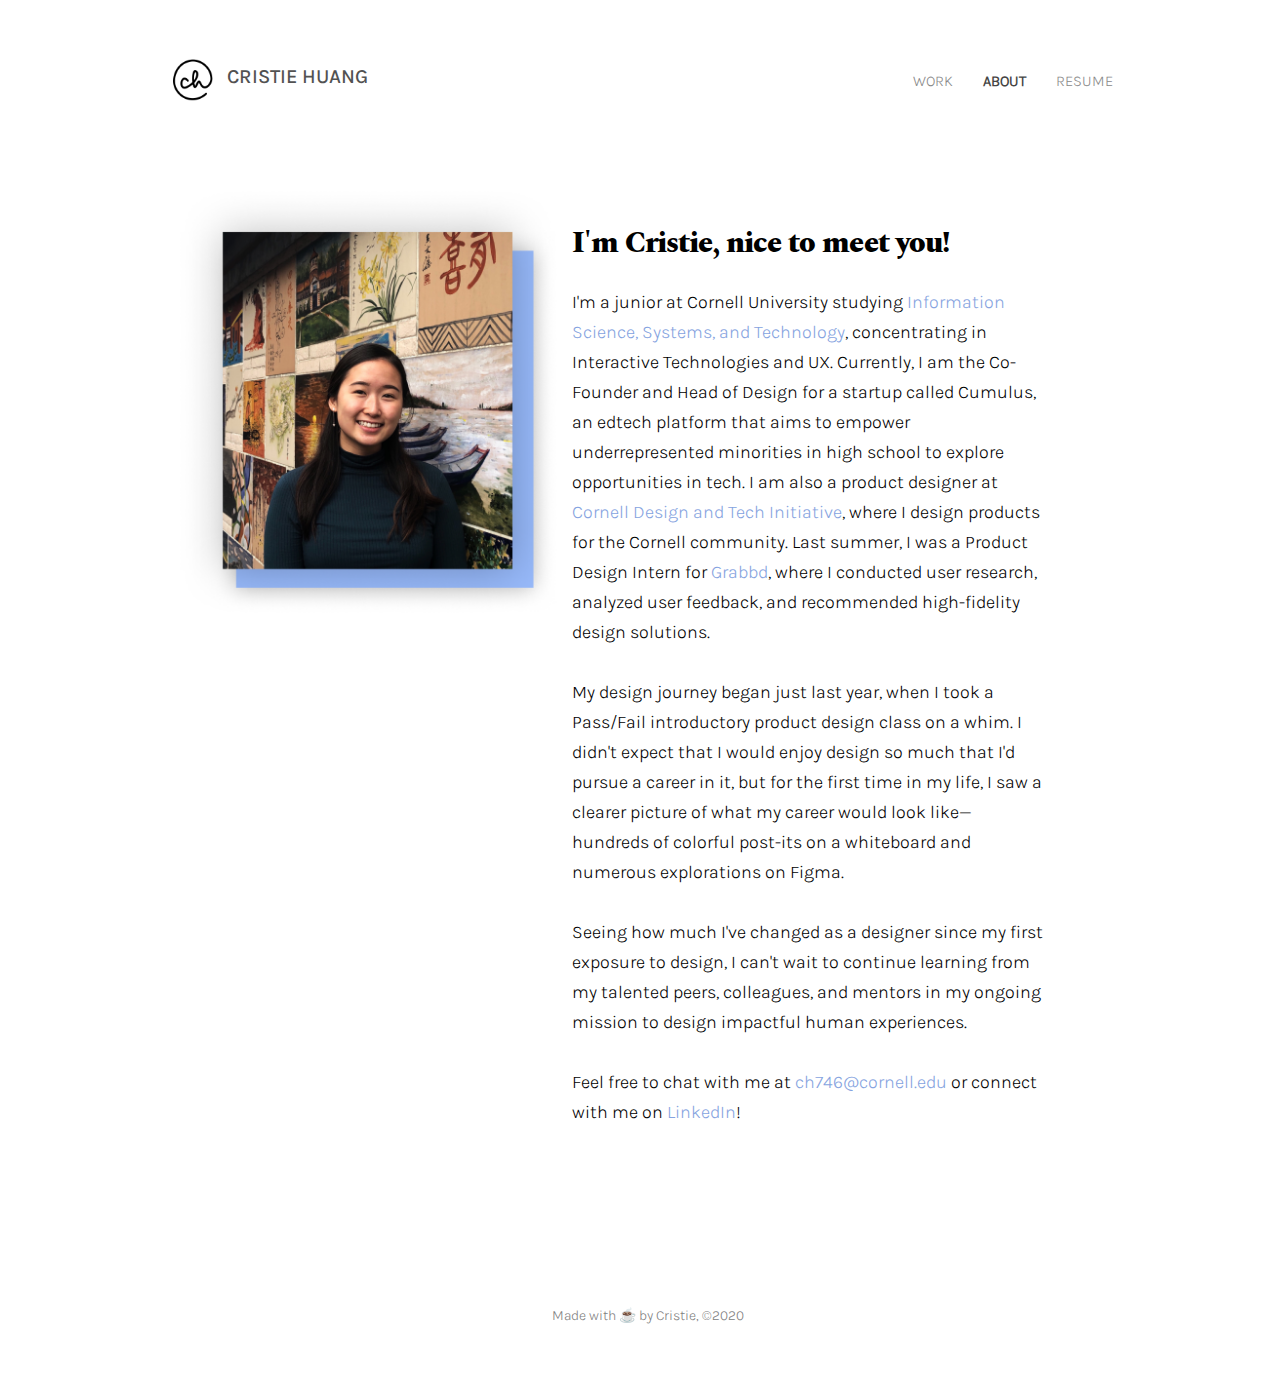
==== commit 56e64db1: "minor changes" ====
--- a/about.html
+++ b/about.html
@@ -14,6 +14,7 @@
     <link rel="mask-icon" href="favicon/safari-pinned-tab.svg" color="#5bbad5">
     <meta name="msapplication-TileColor" content="#da532c">
     <meta name="theme-color" content="#ffffff">
+    
 </head>
 
 <body>
@@ -40,33 +41,31 @@
                     <div class="bio_section">
                         <h2>I'm Cristie, nice to meet you!</h2>
                         <p>I'm a junior at Cornell University studying <a
-                                href="https://infosci.cornell.edu/undergraduate/info-sci-majors/bs-information-science-systems-and-technology">Information
+                                href="https://infosci.cornell.edu/undergraduate/info-sci-majors/bs-information-science-systems-and-technology" target="_blank" rel="noopener noreferrer">Information
                                 Science, Systems, and Technology</a>, concentrating in Interactive Technologies and UX.
                             Currently, I am the Co-Founder and Head of Design for a startup called Cumulus, an edtech
                             platform that aims to
                             empower underrepresented minorities in high school to explore opportunities in tech. I am
-                            also a product designer at Cornell
-                            Design and Tech Initiative, where I design products for the Cornell community.
-                            Last summer, I was a Product Design Intern for <a href="http://grabbd.com/">Grabbd</a>,
+                            also a product designer at <a
+                            href="https://www.cornelldti.org/" target="_blank" rel="noopener noreferrer">Cornell
+                            Design and Tech Initiative</a>, where I design products for the Cornell community.
+                            Last summer, I was a Product Design Intern for <a href="http://grabbd.com/" target="_blank" rel="noopener noreferrer">Grabbd</a>,
                             where I
                             conducted user research, analyzed user feedback, and recommended
                             high-fidelity design solutions.
                         </p>
-                        <p>My design journey began just earlier this year, when I took a product design class on a whim.
-                            I spent
-                            a semester learning UX/UI design principles, ultimately producing my first case study on
-                            Facebook Messenger. I didn't expect that I would enjoy this
-                            design process so much that I'd pursue a career in it, but for the first time in my life, I
-                            saw
-                            a clearer picture of what my career would look like— hundreds of colorful post-its on a
-                            whiteboard and numerous
-                            explorations and flows on Figma. I'm excited to utilize the momentum that I've gained from
-                            these
-                            first steps to launch my career in product design!
+                        <p>My design journey began just last year, when I took a Pass/Fail introductory product design class on a whim.
+                             I didn't expect that I would enjoy design so much that I'd pursue a career in it, but for the first time in my life, I
+                            saw a clearer picture of what my career would look like— hundreds of colorful post-its on a
+                            whiteboard and numerous explorations on Figma. 
+                        </p>
+                        <p>
+                            Seeing how much I've changed as a designer since my first exposure to design, I can't wait to continue learning from my talented peers, colleagues, 
+                            and mentors in my ongoing mission to design impactful human experiences. 
                         </p>
                         <p id="connect">Feel free to chat with me at <a
                                 href="mailto:ch746@cornell.edu">ch746@cornell.edu</a> or connect with me on <a
-                                href="https://www.linkedin.com/in/cristie-huang/">LinkedIn</a>!
+                                href="https://www.linkedin.com/in/cristie-huang/" target="_blank" rel="noopener noreferrer">LinkedIn</a>!
                         </p>
                     </div>
                 </div>
--- a/styles/theme.css
+++ b/styles/theme.css
@@ -153,6 +153,7 @@
 }
 .emph-phrase{
     color: #7C9DE0;
+    font-family: karla-regular;
 }
 nav ul{
     display: flex;
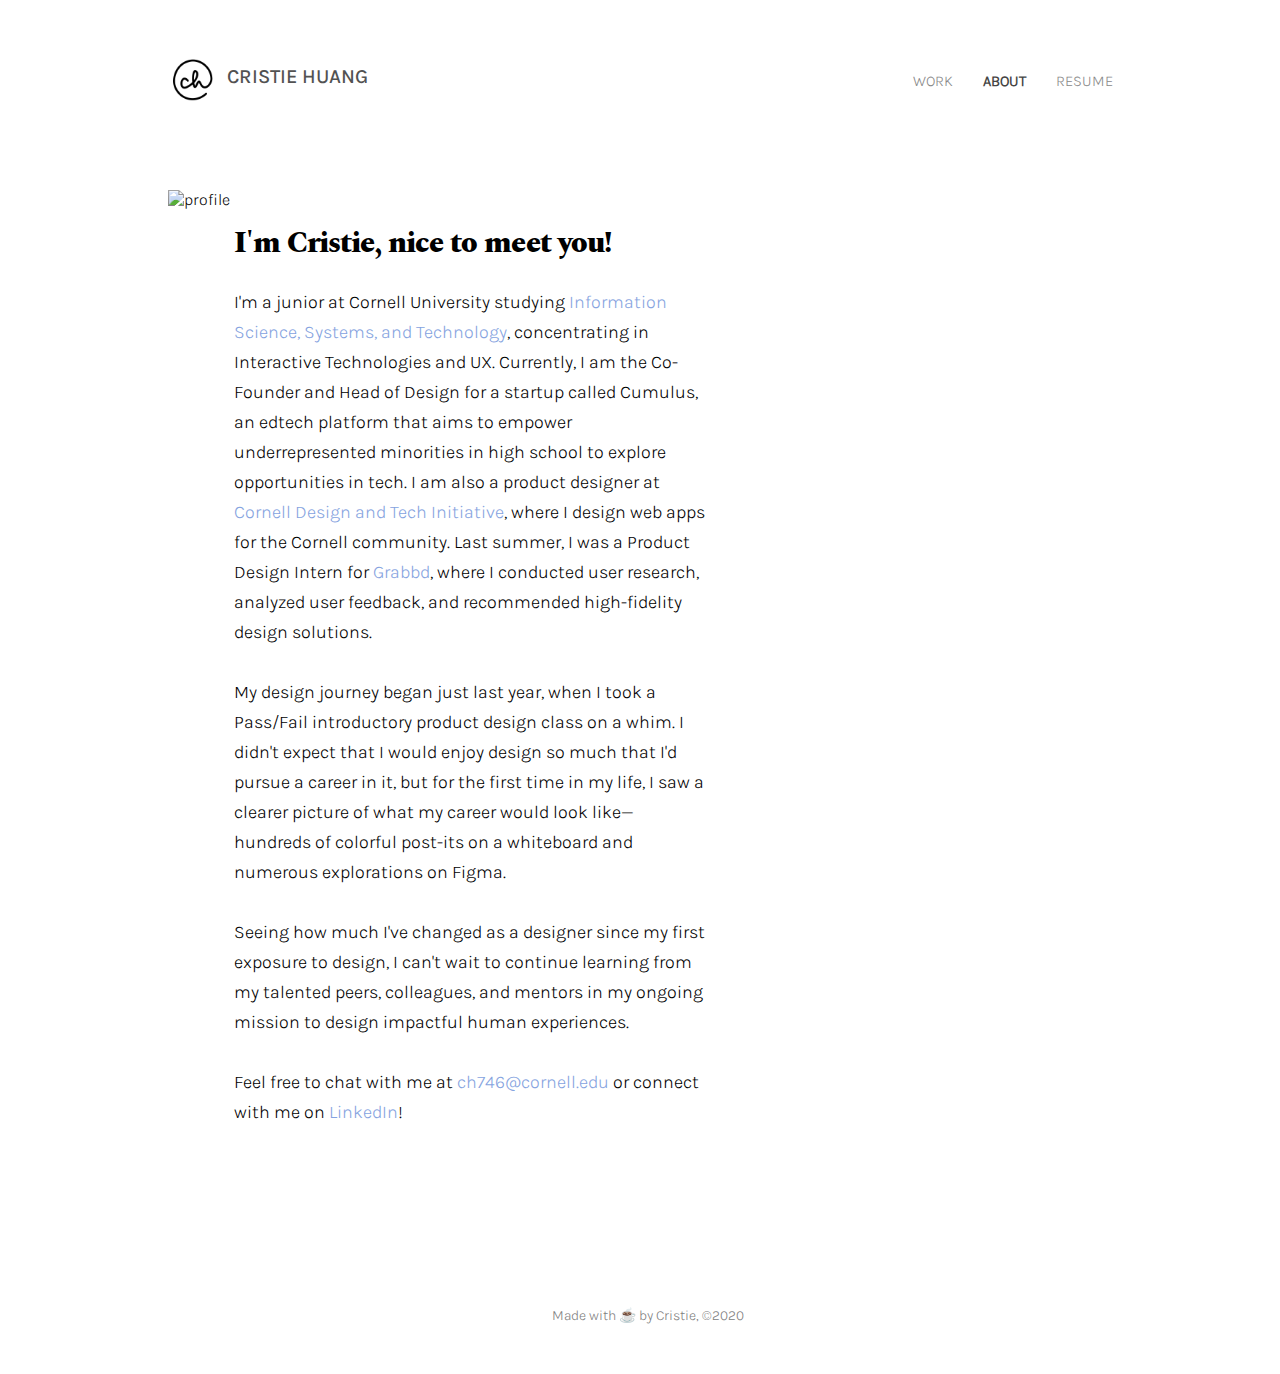
==== commit 01beb74d: "updated about page" ====
--- a/about.html
+++ b/about.html
@@ -27,13 +27,13 @@
             <ul>
                 <li><a href="index.html">Work</a></li>
                 <li><a href="about.html" class="on-page">About</a></li>
-                <li><a href="https://drive.google.com/file/d/1ijqiT5vfTKhldbUFWFBv9jOnUONhXlNE/view?usp=sharing"
+                <li><a href="https://drive.google.com/file/d/1PzyoV1mmvZaSkcZWHhGLJye04cYsrjzR/view?usp=sharing"
                         target="_blank" rel="noopener noreferrer">Resume</a></li>
             </ul>
         </nav>
         <div class="container">
             <div class="section">
-                <a href="about.html"><img class="profile" src="images/website-pfp2.png" alt="profile"></a>
+                <img class="profile" src="images/portfolio-pic.png" alt="profile">
                 <div class="bio">
                     <header>
                         <!-- <h2>I'm Cristie, nice to meet you!</h2> -->
@@ -48,10 +48,9 @@
                             empower underrepresented minorities in high school to explore opportunities in tech. I am
                             also a product designer at <a
                             href="https://www.cornelldti.org/" target="_blank" rel="noopener noreferrer">Cornell
-                            Design and Tech Initiative</a>, where I design products for the Cornell community.
+                            Design and Tech Initiative</a>, where I design web apps for the Cornell community.
                             Last summer, I was a Product Design Intern for <a href="http://grabbd.com/" target="_blank" rel="noopener noreferrer">Grabbd</a>,
-                            where I
-                            conducted user research, analyzed user feedback, and recommended
+                            where I conducted user research, analyzed user feedback, and recommended
                             high-fidelity design solutions.
                         </p>
                         <p>My design journey began just last year, when I took a Pass/Fail introductory product design class on a whim.
